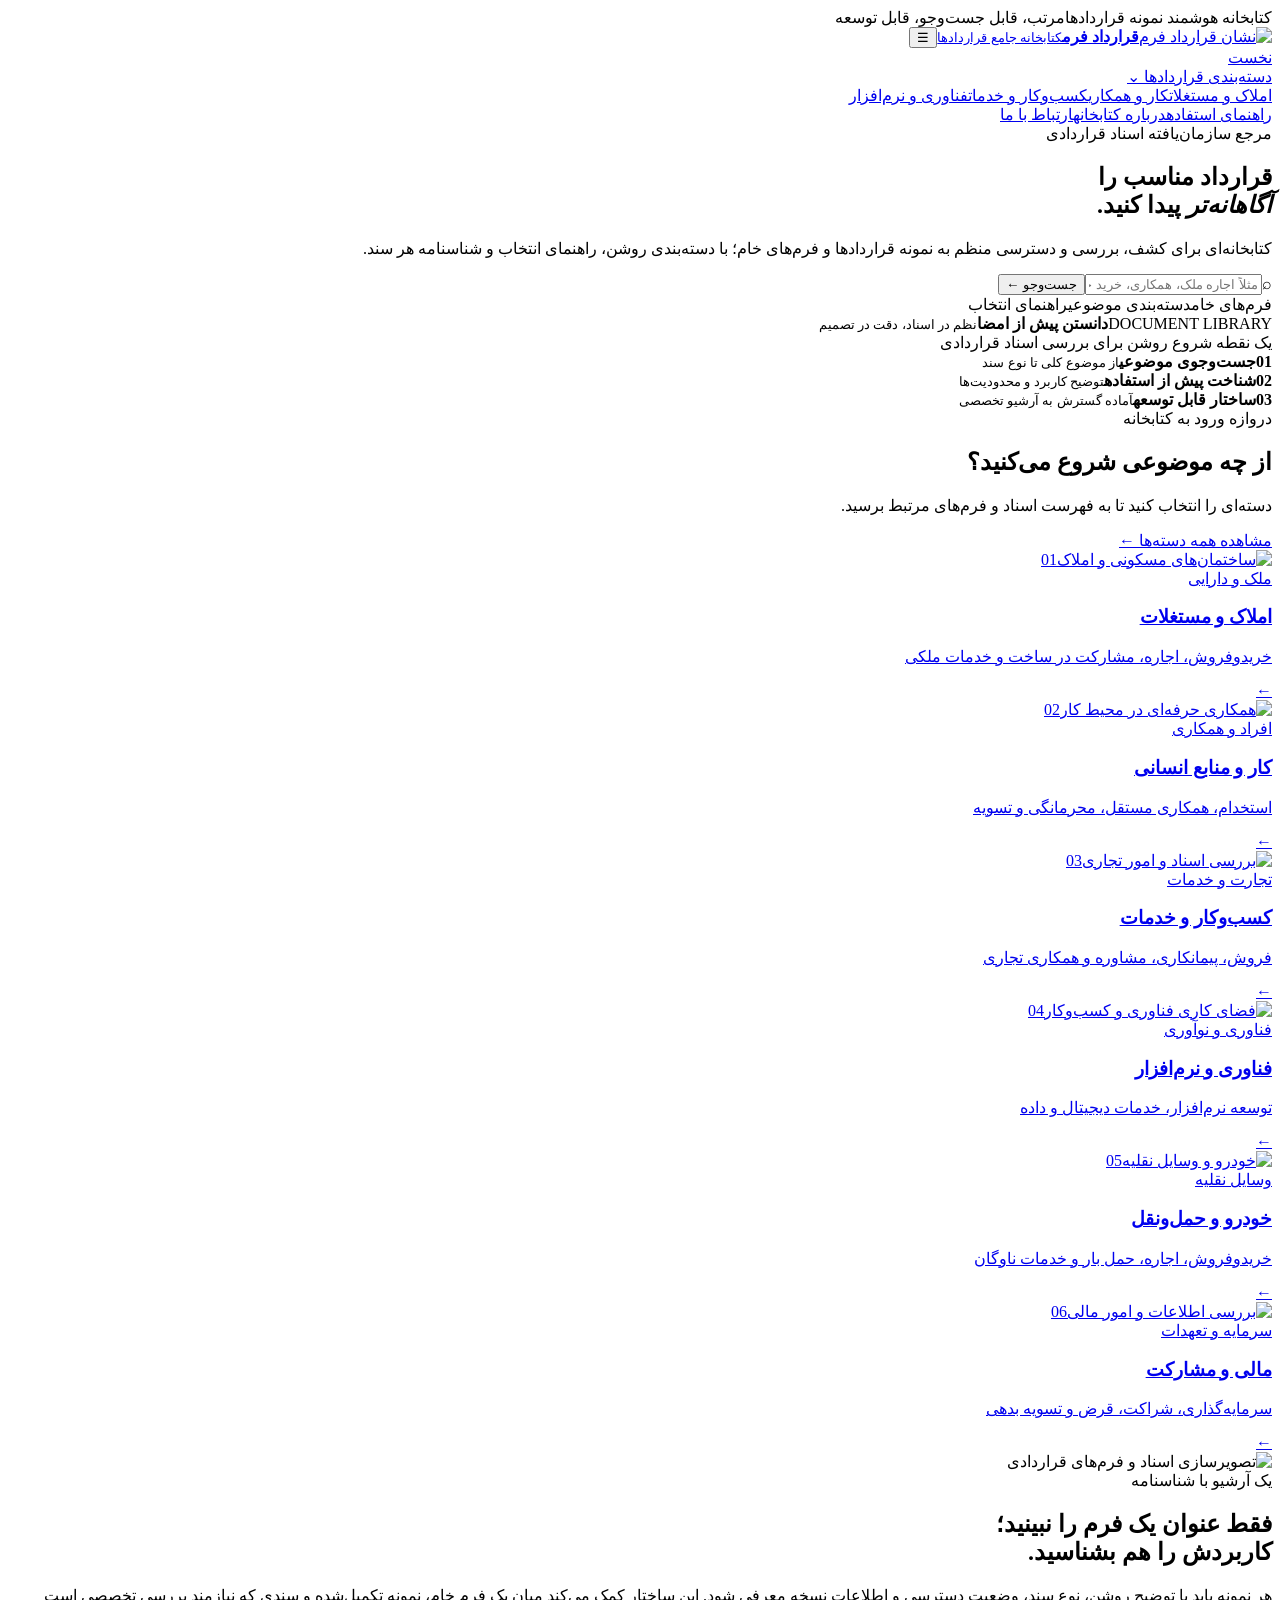
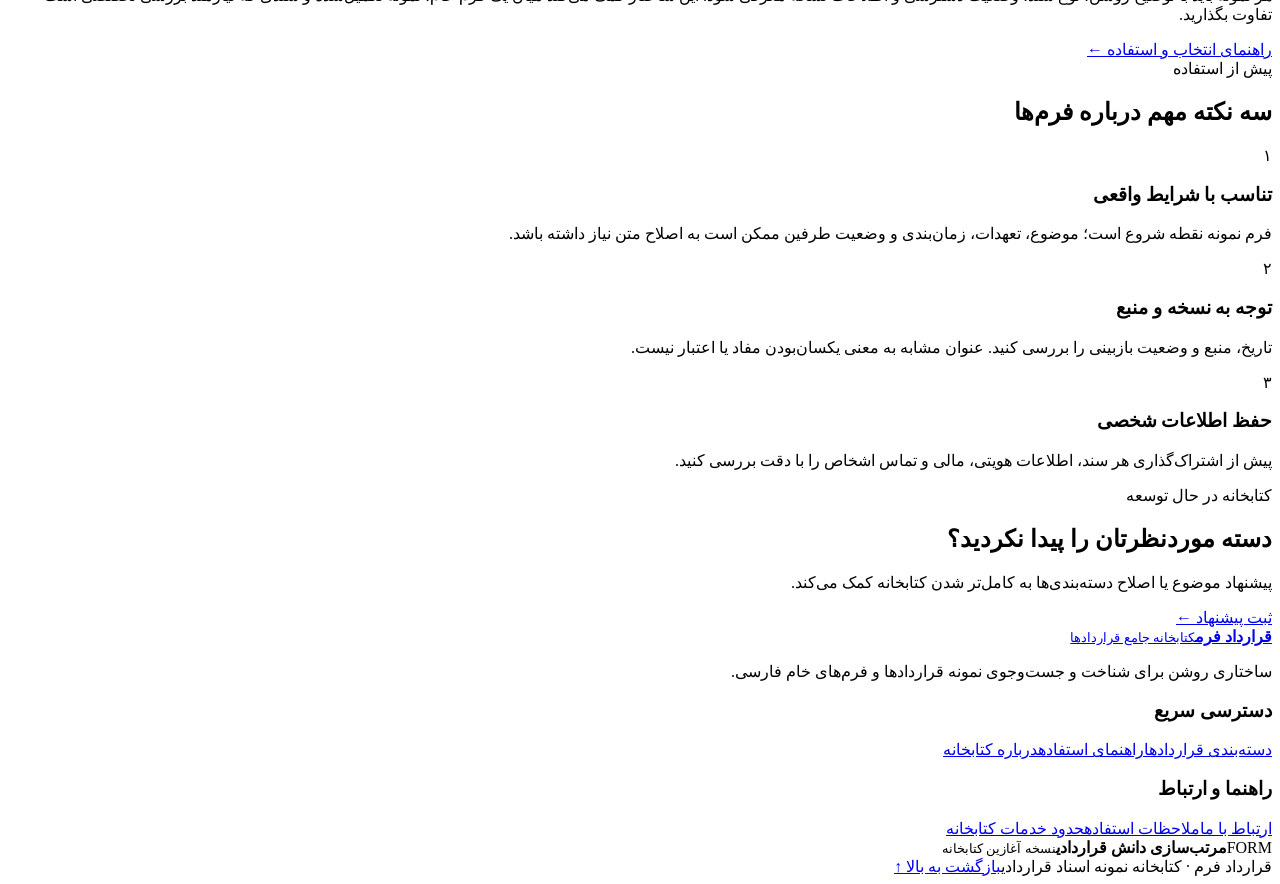
==== index.html @ cf3287d0 "Create Persian contract forms website homepage" ====
<!doctype html>
<html lang="fa" dir="rtl"><head><meta charset="utf-8"><meta name="viewport" content="width=device-width,initial-scale=1"><meta name="theme-color" content="#123d39"><meta name="description" content="قرارداد فرم؛ کتابخانه‌ای برای جست‌وجو و شناخت نمونه قراردادها، فرم‌های خام و اسناد قراردادی فارسی."><title>قرارداد فرم | کتابخانه جامع قراردادها</title><link rel="icon" href="assets/images/brand.svg" type="image/svg+xml"><link rel="stylesheet" href="assets/css/style.css"></head><body>
<div class="topline"><span>کتابخانه هوشمند نمونه قراردادها</span><span>مرتب، قابل جست‌وجو، قابل توسعه</span></div><header class="site-header"><a class="brand" href="index.html"><img src="assets/images/brand.svg" alt="نشان قرارداد فرم"><span><b>قرارداد فرم</b><small>کتابخانه جامع قراردادها</small></span></a><button class="menu-toggle" aria-label="بازکردن منو" aria-expanded="false">☰</button><nav class="main-nav"><a class="active" href="index.html">نخست</a><div class="nav-drop"><a href="pages/categories.html">دسته‌بندی قراردادها <span>⌄</span></a><div class="drop-menu"><a href="pages/categories.html#property">املاک و مستغلات</a><a href="pages/categories.html#work">کار و همکاری</a><a href="pages/categories.html#business">کسب‌وکار و خدمات</a><a href="pages/categories.html#digital">فناوری و نرم‌افزار</a></div></div><a href="pages/how-to-use.html">راهنمای استفاده</a><a href="pages/about.html">درباره کتابخانه</a><a class="nav-cta" href="pages/contact.html">ارتباط با ما</a></nav></header>
<main><section class="hero"><div class="hero-shade"></div><div class="hero-content"><div class="eyebrow"><i></i> مرجع سازمان‌یافته اسناد قراردادی</div><h1>قرارداد مناسب را<br><em>آگاهانه‌تر</em> پیدا کنید.</h1><p>کتابخانه‌ای برای کشف، بررسی و دسترسی منظم به نمونه قراردادها و فرم‌های خام؛ با دسته‌بندی روشن، راهنمای انتخاب و شناسنامه هر سند.</p><form class="search-box" action="pages/categories.html"><span class="search-icon">⌕</span><input name="q" placeholder="مثلاً اجاره ملک، همکاری، خرید خودرو…" aria-label="جست‌وجو در قراردادها"><button type="submit">جست‌وجو <span>←</span></button></form><div class="hero-tags"><span>فرم‌های خام</span><span>دسته‌بندی موضوعی</span><span>راهنمای انتخاب</span></div></div><div class="hero-seal"><span class="seal-top">DOCUMENT LIBRARY</span><img src="assets/images/brand.svg" alt=""><strong>دانستن پیش از امضا</strong><small>نظم در اسناد، دقت در تصمیم</small></div><div class="hero-caption">یک نقطه شروع روشن برای بررسی اسناد قراردادی</div></section>
<section class="trust-strip"><div><b>01</b><span><strong>جست‌وجوی موضوعی</strong><small>از موضوع کلی تا نوع سند</small></span></div><div><b>02</b><span><strong>شناخت پیش از استفاده</strong><small>توضیح کاربرد و محدودیت‌ها</small></span></div><div><b>03</b><span><strong>ساختار قابل توسعه</strong><small>آماده گسترش به آرشیو تخصصی</small></span></div></section>
<section class="section-block"><div class="section-heading"><div><span class="eyebrow">دروازه ورود به کتابخانه</span><h2>از چه موضوعی شروع می‌کنید؟</h2><p>دسته‌ای را انتخاب کنید تا به فهرست اسناد و فرم‌های مرتبط برسید.</p></div><a class="text-link" href="pages/categories.html">مشاهده همه دسته‌ها <span>←</span></a></div><div class="category-grid">
<a class="category-card featured" href="pages/categories.html#property"><div class="cat-image"><img src="https://images.unsplash.com/photo-1560520653-9e0e4c89eb11?auto=format&fit=crop&w=900&q=85" alt="ساختمان‌های مسکونی و املاک" loading="lazy"><span class="cat-index">01</span></div><div class="cat-body"><span class="cat-kicker">ملک و دارایی</span><h3>املاک و مستغلات</h3><p>خریدوفروش، اجاره، مشارکت در ساخت و خدمات ملکی</p><span class="card-arrow">←</span></div></a>
<a class="category-card" href="pages/categories.html#work"><div class="cat-image"><img src="https://images.unsplash.com/photo-1521737711867-e3b97375f902?auto=format&fit=crop&w=900&q=85" alt="همکاری حرفه‌ای در محیط کار" loading="lazy"><span class="cat-index">02</span></div><div class="cat-body"><span class="cat-kicker">افراد و همکاری</span><h3>کار و منابع انسانی</h3><p>استخدام، همکاری مستقل، محرمانگی و تسویه</p><span class="card-arrow">←</span></div></a>
<a class="category-card" href="pages/categories.html#business"><div class="cat-image"><img src="https://images.unsplash.com/photo-1454165804606-c3d57bc86b40?auto=format&fit=crop&w=900&q=85" alt="بررسی اسناد و امور تجاری" loading="lazy"><span class="cat-index">03</span></div><div class="cat-body"><span class="cat-kicker">تجارت و خدمات</span><h3>کسب‌وکار و خدمات</h3><p>فروش، پیمانکاری، مشاوره و همکاری تجاری</p><span class="card-arrow">←</span></div></a>
<a class="category-card" href="pages/categories.html#digital"><div class="cat-image"><img src="https://images.unsplash.com/photo-1497366754035-f200968a6e72?auto=format&fit=crop&w=900&q=85" alt="فضای کاری فناوری و کسب‌وکار" loading="lazy"><span class="cat-index">04</span></div><div class="cat-body"><span class="cat-kicker">فناوری و نوآوری</span><h3>فناوری و نرم‌افزار</h3><p>توسعه نرم‌افزار، خدمات دیجیتال و داده</p><span class="card-arrow">←</span></div></a>
<a class="category-card" href="pages/categories.html#vehicle"><div class="cat-image"><img src="https://images.unsplash.com/photo-1492144534655-ae79c964c9d7?auto=format&fit=crop&w=900&q=85" alt="خودرو و وسایل نقلیه" loading="lazy"><span class="cat-index">05</span></div><div class="cat-body"><span class="cat-kicker">وسایل نقلیه</span><h3>خودرو و حمل‌ونقل</h3><p>خریدوفروش، اجاره، حمل بار و خدمات ناوگان</p><span class="card-arrow">←</span></div></a>
<a class="category-card" href="pages/categories.html#finance"><div class="cat-image"><img src="https://images.unsplash.com/photo-1460925895917-afdcc4643fbf?auto=format&fit=crop&w=900&q=85" alt="بررسی اطلاعات و امور مالی" loading="lazy"><span class="cat-index">06</span></div><div class="cat-body"><span class="cat-kicker">سرمایه و تعهدات</span><h3>مالی و مشارکت</h3><p>سرمایه‌گذاری، شراکت، قرض و تسویه بدهی</p><span class="card-arrow">←</span></div></a></div></section>
<section class="feature-band"><div class="feature-art"><img src="assets/images/document-illustration.svg" alt="تصویرسازی اسناد و فرم‌های قراردادی" loading="lazy"></div><div class="feature-copy"><span class="eyebrow">یک آرشیو با شناسنامه</span><h2>فقط عنوان یک فرم را نبینید؛<br>کاربردش را هم بشناسید.</h2><p>هر نمونه باید با توضیح روشن، نوع سند، وضعیت دسترسی و اطلاعات نسخه معرفی شود. این ساختار کمک می‌کند میان یک فرم خام، نمونه تکمیل‌شده و سندی که نیازمند بررسی تخصصی است تفاوت بگذارید.</p><a class="button button-light" href="pages/how-to-use.html">راهنمای انتخاب و استفاده <span>←</span></a></div></section>
<section class="section-block two-col"><div class="section-heading compact"><div><span class="eyebrow">پیش از استفاده</span><h2>سه نکته مهم درباره فرم‌ها</h2></div></div><div class="principles"><article><span>۱</span><div><h3>تناسب با شرایط واقعی</h3><p>فرم نمونه نقطه شروع است؛ موضوع، تعهدات، زمان‌بندی و وضعیت طرفین ممکن است به اصلاح متن نیاز داشته باشد.</p></div></article><article><span>۲</span><div><h3>توجه به نسخه و منبع</h3><p>تاریخ، منبع و وضعیت بازبینی را بررسی کنید. عنوان مشابه به معنی یکسان‌بودن مفاد یا اعتبار نیست.</p></div></article><article><span>۳</span><div><h3>حفظ اطلاعات شخصی</h3><p>پیش از اشتراک‌گذاری هر سند، اطلاعات هویتی، مالی و تماس اشخاص را با دقت بررسی کنید.</p></div></article></div></section>
<section class="closing-cta"><div><span class="eyebrow">کتابخانه در حال توسعه</span><h2>دسته موردنظرتان را پیدا نکردید؟</h2><p>پیشنهاد موضوع یا اصلاح دسته‌بندی‌ها به کامل‌تر شدن کتابخانه کمک می‌کند.</p></div><a class="button button-gold" href="pages/contact.html">ثبت پیشنهاد <span>←</span></a></section></main>
<footer class="site-footer"><div class="footer-main"><div class="footer-brand"><a class="brand brand-footer" href="index.html"><img src="assets/images/brand.svg" alt=""><span><b>قرارداد فرم</b><small>کتابخانه جامع قراردادها</small></span></a><p>ساختاری روشن برای شناخت و جست‌وجوی نمونه قراردادها و فرم‌های خام فارسی.</p></div><div><h3>دسترسی سریع</h3><a href="pages/categories.html">دسته‌بندی قراردادها</a><a href="pages/how-to-use.html">راهنمای استفاده</a><a href="pages/about.html">درباره کتابخانه</a></div><div><h3>راهنما و ارتباط</h3><a href="pages/contact.html">ارتباط با ما</a><a href="pages/how-to-use.html#caution">ملاحظات استفاده</a><a href="pages/about.html#scope">حدود خدمات کتابخانه</a></div><div class="footer-mark"><span>FORM</span><b>مرتب‌سازی دانش قراردادی</b><small>نسخه آغازین کتابخانه</small></div></div><div class="footer-bottom"><span>قرارداد فرم · کتابخانه نمونه اسناد قراردادی</span><a href="#top">بازگشت به بالا ↑</a></div></footer><script src="assets/js/main.js"></script></body></html>
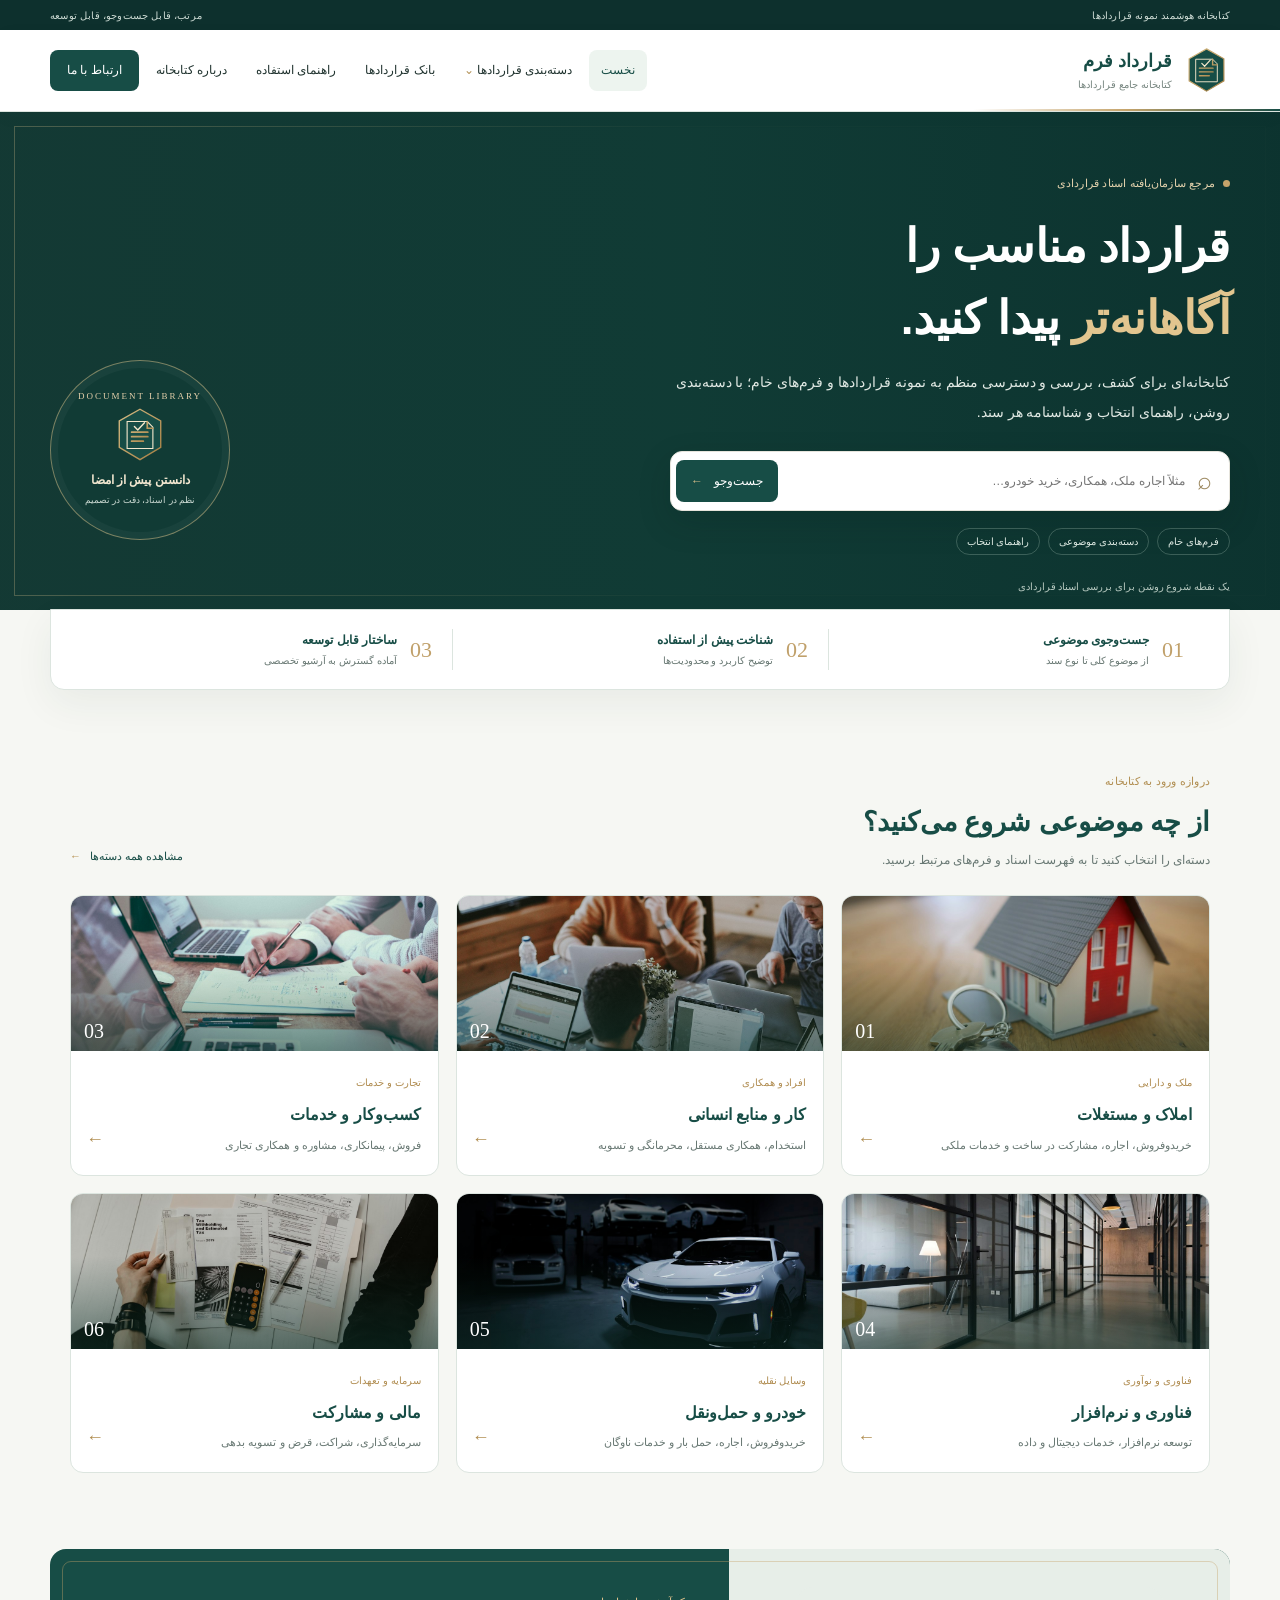
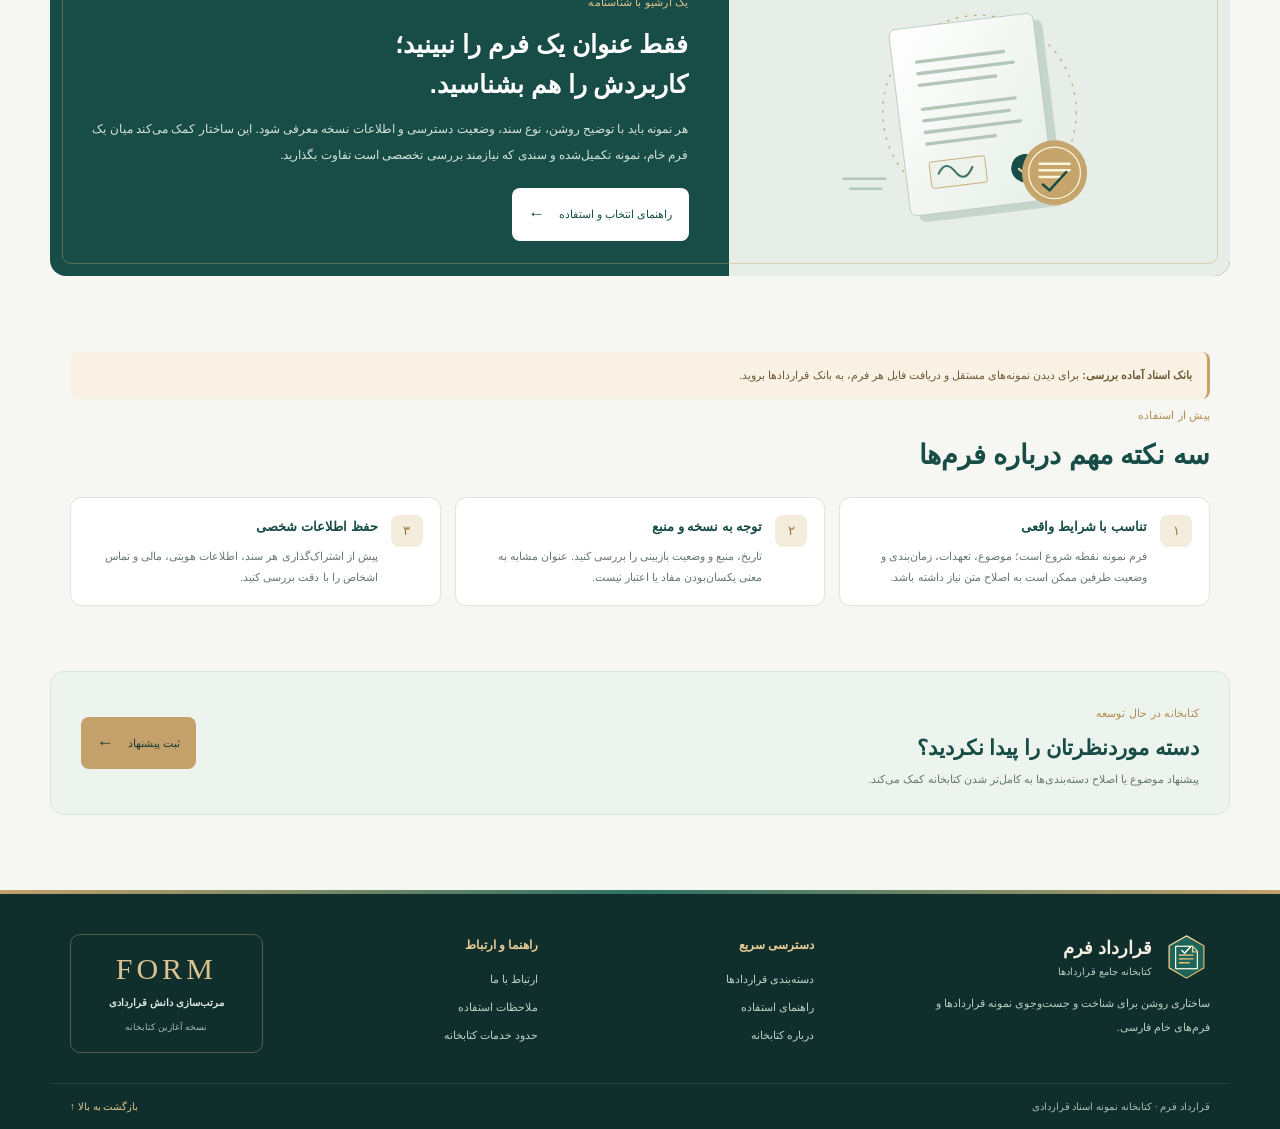
==== commit d7abc1e0: "Connect homepage to contract bank and local image assets" ====
--- a/index.html
+++ b/index.html
@@ -1,16 +1,16 @@
 <!doctype html>
 <html lang="fa" dir="rtl"><head><meta charset="utf-8"><meta name="viewport" content="width=device-width,initial-scale=1"><meta name="theme-color" content="#123d39"><meta name="description" content="قرارداد فرم؛ کتابخانه‌ای برای جست‌وجو و شناخت نمونه قراردادها، فرم‌های خام و اسناد قراردادی فارسی."><title>قرارداد فرم | کتابخانه جامع قراردادها</title><link rel="icon" href="assets/images/brand.svg" type="image/svg+xml"><link rel="stylesheet" href="assets/css/style.css"></head><body>
-<div class="topline"><span>کتابخانه هوشمند نمونه قراردادها</span><span>مرتب، قابل جست‌وجو، قابل توسعه</span></div><header class="site-header"><a class="brand" href="index.html"><img src="assets/images/brand.svg" alt="نشان قرارداد فرم"><span><b>قرارداد فرم</b><small>کتابخانه جامع قراردادها</small></span></a><button class="menu-toggle" aria-label="بازکردن منو" aria-expanded="false">☰</button><nav class="main-nav"><a class="active" href="index.html">نخست</a><div class="nav-drop"><a href="pages/categories.html">دسته‌بندی قراردادها <span>⌄</span></a><div class="drop-menu"><a href="pages/categories.html#property">املاک و مستغلات</a><a href="pages/categories.html#work">کار و همکاری</a><a href="pages/categories.html#business">کسب‌وکار و خدمات</a><a href="pages/categories.html#digital">فناوری و نرم‌افزار</a></div></div><a href="pages/how-to-use.html">راهنمای استفاده</a><a href="pages/about.html">درباره کتابخانه</a><a class="nav-cta" href="pages/contact.html">ارتباط با ما</a></nav></header>
-<main><section class="hero"><div class="hero-shade"></div><div class="hero-content"><div class="eyebrow"><i></i> مرجع سازمان‌یافته اسناد قراردادی</div><h1>قرارداد مناسب را<br><em>آگاهانه‌تر</em> پیدا کنید.</h1><p>کتابخانه‌ای برای کشف، بررسی و دسترسی منظم به نمونه قراردادها و فرم‌های خام؛ با دسته‌بندی روشن، راهنمای انتخاب و شناسنامه هر سند.</p><form class="search-box" action="pages/categories.html"><span class="search-icon">⌕</span><input name="q" placeholder="مثلاً اجاره ملک، همکاری، خرید خودرو…" aria-label="جست‌وجو در قراردادها"><button type="submit">جست‌وجو <span>←</span></button></form><div class="hero-tags"><span>فرم‌های خام</span><span>دسته‌بندی موضوعی</span><span>راهنمای انتخاب</span></div></div><div class="hero-seal"><span class="seal-top">DOCUMENT LIBRARY</span><img src="assets/images/brand.svg" alt=""><strong>دانستن پیش از امضا</strong><small>نظم در اسناد، دقت در تصمیم</small></div><div class="hero-caption">یک نقطه شروع روشن برای بررسی اسناد قراردادی</div></section>
+<div class="topline"><span>کتابخانه هوشمند نمونه قراردادها</span><span>مرتب، قابل جست‌وجو، قابل توسعه</span></div><header class="site-header"><a class="brand" href="index.html"><img src="assets/images/brand.svg" alt="نشان قرارداد فرم"><span><b>قرارداد فرم</b><small>کتابخانه جامع قراردادها</small></span></a><button class="menu-toggle" aria-label="بازکردن منو" aria-expanded="false">☰</button><nav class="main-nav"><a class="active" href="index.html">نخست</a><div class="nav-drop"><a href="pages/categories.html">دسته‌بندی قراردادها <span>⌄</span></a><div class="drop-menu"><a href="pages/categories.html#property">املاک و مستغلات</a><a href="pages/categories.html#work">کار و همکاری</a><a href="pages/categories.html#business">کسب‌وکار و خدمات</a><a href="pages/categories.html#digital">فناوری و نرم‌افزار</a></div></div><a href="pages/bank.html">بانک قراردادها</a><a href="pages/how-to-use.html">راهنمای استفاده</a><a href="pages/about.html">درباره کتابخانه</a><a class="nav-cta" href="pages/contact.html">ارتباط با ما</a></nav></header>
+<main><section class="hero"><div class="hero-shade"></div><div class="hero-content"><div class="eyebrow"><i></i> مرجع سازمان‌یافته اسناد قراردادی</div><h1>قرارداد مناسب را<br><em>آگاهانه‌تر</em> پیدا کنید.</h1><p>کتابخانه‌ای برای کشف، بررسی و دسترسی منظم به نمونه قراردادها و فرم‌های خام؛ با دسته‌بندی روشن، راهنمای انتخاب و شناسنامه هر سند.</p><form class="search-box" action="pages/bank.html"><span class="search-icon">⌕</span><input name="q" placeholder="مثلاً اجاره ملک، همکاری، خرید خودرو…" aria-label="جست‌وجو در قراردادها"><button type="submit">جست‌وجو <span>←</span></button></form><div class="hero-tags"><span>فرم‌های خام</span><span>دسته‌بندی موضوعی</span><span>راهنمای انتخاب</span></div></div><div class="hero-seal"><span class="seal-top">DOCUMENT LIBRARY</span><img src="assets/images/brand.svg" alt=""><strong>دانستن پیش از امضا</strong><small>نظم در اسناد، دقت در تصمیم</small></div><div class="hero-caption">یک نقطه شروع روشن برای بررسی اسناد قراردادی</div></section>
 <section class="trust-strip"><div><b>01</b><span><strong>جست‌وجوی موضوعی</strong><small>از موضوع کلی تا نوع سند</small></span></div><div><b>02</b><span><strong>شناخت پیش از استفاده</strong><small>توضیح کاربرد و محدودیت‌ها</small></span></div><div><b>03</b><span><strong>ساختار قابل توسعه</strong><small>آماده گسترش به آرشیو تخصصی</small></span></div></section>
 <section class="section-block"><div class="section-heading"><div><span class="eyebrow">دروازه ورود به کتابخانه</span><h2>از چه موضوعی شروع می‌کنید؟</h2><p>دسته‌ای را انتخاب کنید تا به فهرست اسناد و فرم‌های مرتبط برسید.</p></div><a class="text-link" href="pages/categories.html">مشاهده همه دسته‌ها <span>←</span></a></div><div class="category-grid">
-<a class="category-card featured" href="pages/categories.html#property"><div class="cat-image"><img src="https://images.unsplash.com/photo-1560520653-9e0e4c89eb11?auto=format&fit=crop&w=900&q=85" alt="ساختمان‌های مسکونی و املاک" loading="lazy"><span class="cat-index">01</span></div><div class="cat-body"><span class="cat-kicker">ملک و دارایی</span><h3>املاک و مستغلات</h3><p>خریدوفروش، اجاره، مشارکت در ساخت و خدمات ملکی</p><span class="card-arrow">←</span></div></a>
-<a class="category-card" href="pages/categories.html#work"><div class="cat-image"><img src="https://images.unsplash.com/photo-1521737711867-e3b97375f902?auto=format&fit=crop&w=900&q=85" alt="همکاری حرفه‌ای در محیط کار" loading="lazy"><span class="cat-index">02</span></div><div class="cat-body"><span class="cat-kicker">افراد و همکاری</span><h3>کار و منابع انسانی</h3><p>استخدام، همکاری مستقل، محرمانگی و تسویه</p><span class="card-arrow">←</span></div></a>
-<a class="category-card" href="pages/categories.html#business"><div class="cat-image"><img src="https://images.unsplash.com/photo-1454165804606-c3d57bc86b40?auto=format&fit=crop&w=900&q=85" alt="بررسی اسناد و امور تجاری" loading="lazy"><span class="cat-index">03</span></div><div class="cat-body"><span class="cat-kicker">تجارت و خدمات</span><h3>کسب‌وکار و خدمات</h3><p>فروش، پیمانکاری، مشاوره و همکاری تجاری</p><span class="card-arrow">←</span></div></a>
-<a class="category-card" href="pages/categories.html#digital"><div class="cat-image"><img src="https://images.unsplash.com/photo-1497366754035-f200968a6e72?auto=format&fit=crop&w=900&q=85" alt="فضای کاری فناوری و کسب‌وکار" loading="lazy"><span class="cat-index">04</span></div><div class="cat-body"><span class="cat-kicker">فناوری و نوآوری</span><h3>فناوری و نرم‌افزار</h3><p>توسعه نرم‌افزار، خدمات دیجیتال و داده</p><span class="card-arrow">←</span></div></a>
-<a class="category-card" href="pages/categories.html#vehicle"><div class="cat-image"><img src="https://images.unsplash.com/photo-1492144534655-ae79c964c9d7?auto=format&fit=crop&w=900&q=85" alt="خودرو و وسایل نقلیه" loading="lazy"><span class="cat-index">05</span></div><div class="cat-body"><span class="cat-kicker">وسایل نقلیه</span><h3>خودرو و حمل‌ونقل</h3><p>خریدوفروش، اجاره، حمل بار و خدمات ناوگان</p><span class="card-arrow">←</span></div></a>
-<a class="category-card" href="pages/categories.html#finance"><div class="cat-image"><img src="https://images.unsplash.com/photo-1460925895917-afdcc4643fbf?auto=format&fit=crop&w=900&q=85" alt="بررسی اطلاعات و امور مالی" loading="lazy"><span class="cat-index">06</span></div><div class="cat-body"><span class="cat-kicker">سرمایه و تعهدات</span><h3>مالی و مشارکت</h3><p>سرمایه‌گذاری، شراکت، قرض و تسویه بدهی</p><span class="card-arrow">←</span></div></a></div></section>
+<a class="category-card featured" href="pages/categories.html#property"><div class="cat-image"><img src="assets/images/property-buildings.jpg" alt="ساختمان‌های مسکونی و املاک" loading="lazy"><span class="cat-index">01</span></div><div class="cat-body"><span class="cat-kicker">ملک و دارایی</span><h3>املاک و مستغلات</h3><p>خریدوفروش، اجاره، مشارکت در ساخت و خدمات ملکی</p><span class="card-arrow">←</span></div></a>
+<a class="category-card" href="pages/categories.html#work"><div class="cat-image"><img src="assets/images/work-team.jpg" alt="همکاری حرفه‌ای در محیط کار" loading="lazy"><span class="cat-index">02</span></div><div class="cat-body"><span class="cat-kicker">افراد و همکاری</span><h3>کار و منابع انسانی</h3><p>استخدام، همکاری مستقل، محرمانگی و تسویه</p><span class="card-arrow">←</span></div></a>
+<a class="category-card" href="pages/categories.html#business"><div class="cat-image"><img src="assets/images/business-documents.jpg" alt="بررسی اسناد و امور تجاری" loading="lazy"><span class="cat-index">03</span></div><div class="cat-body"><span class="cat-kicker">تجارت و خدمات</span><h3>کسب‌وکار و خدمات</h3><p>فروش، پیمانکاری، مشاوره و همکاری تجاری</p><span class="card-arrow">←</span></div></a>
+<a class="category-card" href="pages/categories.html#digital"><div class="cat-image"><img src="assets/images/technology-office.jpg" alt="فضای کاری فناوری و کسب‌وکار" loading="lazy"><span class="cat-index">04</span></div><div class="cat-body"><span class="cat-kicker">فناوری و نوآوری</span><h3>فناوری و نرم‌افزار</h3><p>توسعه نرم‌افزار، خدمات دیجیتال و داده</p><span class="card-arrow">←</span></div></a>
+<a class="category-card" href="pages/categories.html#vehicle"><div class="cat-image"><img src="assets/images/vehicle.jpg" alt="خودرو و وسایل نقلیه" loading="lazy"><span class="cat-index">05</span></div><div class="cat-body"><span class="cat-kicker">وسایل نقلیه</span><h3>خودرو و حمل‌ونقل</h3><p>خریدوفروش، اجاره، حمل بار و خدمات ناوگان</p><span class="card-arrow">←</span></div></a>
+<a class="category-card" href="pages/categories.html#finance"><div class="cat-image"><img src="assets/images/finance-dashboard.jpg" alt="بررسی اطلاعات و امور مالی" loading="lazy"><span class="cat-index">06</span></div><div class="cat-body"><span class="cat-kicker">سرمایه و تعهدات</span><h3>مالی و مشارکت</h3><p>سرمایه‌گذاری، شراکت، قرض و تسویه بدهی</p><span class="card-arrow">←</span></div></a></div></section>
 <section class="feature-band"><div class="feature-art"><img src="assets/images/document-illustration.svg" alt="تصویرسازی اسناد و فرم‌های قراردادی" loading="lazy"></div><div class="feature-copy"><span class="eyebrow">یک آرشیو با شناسنامه</span><h2>فقط عنوان یک فرم را نبینید؛<br>کاربردش را هم بشناسید.</h2><p>هر نمونه باید با توضیح روشن، نوع سند، وضعیت دسترسی و اطلاعات نسخه معرفی شود. این ساختار کمک می‌کند میان یک فرم خام، نمونه تکمیل‌شده و سندی که نیازمند بررسی تخصصی است تفاوت بگذارید.</p><a class="button button-light" href="pages/how-to-use.html">راهنمای انتخاب و استفاده <span>←</span></a></div></section>
-<section class="section-block two-col"><div class="section-heading compact"><div><span class="eyebrow">پیش از استفاده</span><h2>سه نکته مهم درباره فرم‌ها</h2></div></div><div class="principles"><article><span>۱</span><div><h3>تناسب با شرایط واقعی</h3><p>فرم نمونه نقطه شروع است؛ موضوع، تعهدات، زمان‌بندی و وضعیت طرفین ممکن است به اصلاح متن نیاز داشته باشد.</p></div></article><article><span>۲</span><div><h3>توجه به نسخه و منبع</h3><p>تاریخ، منبع و وضعیت بازبینی را بررسی کنید. عنوان مشابه به معنی یکسان‌بودن مفاد یا اعتبار نیست.</p></div></article><article><span>۳</span><div><h3>حفظ اطلاعات شخصی</h3><p>پیش از اشتراک‌گذاری هر سند، اطلاعات هویتی، مالی و تماس اشخاص را با دقت بررسی کنید.</p></div></article></div></section>
+<section class="section-block two-col"><div class="note"><strong>بانک اسناد آماده بررسی:</strong> برای دیدن نمونه‌های مستقل و دریافت فایل هر فرم، به <a href="pages/bank.html">بانک قراردادها</a> بروید.</div><div class="section-heading compact"><div><span class="eyebrow">پیش از استفاده</span><h2>سه نکته مهم درباره فرم‌ها</h2></div></div><div class="principles"><article><span>۱</span><div><h3>تناسب با شرایط واقعی</h3><p>فرم نمونه نقطه شروع است؛ موضوع، تعهدات، زمان‌بندی و وضعیت طرفین ممکن است به اصلاح متن نیاز داشته باشد.</p></div></article><article><span>۲</span><div><h3>توجه به نسخه و منبع</h3><p>تاریخ، منبع و وضعیت بازبینی را بررسی کنید. عنوان مشابه به معنی یکسان‌بودن مفاد یا اعتبار نیست.</p></div></article><article><span>۳</span><div><h3>حفظ اطلاعات شخصی</h3><p>پیش از اشتراک‌گذاری هر سند، اطلاعات هویتی، مالی و تماس اشخاص را با دقت بررسی کنید.</p></div></article></div></section>
 <section class="closing-cta"><div><span class="eyebrow">کتابخانه در حال توسعه</span><h2>دسته موردنظرتان را پیدا نکردید؟</h2><p>پیشنهاد موضوع یا اصلاح دسته‌بندی‌ها به کامل‌تر شدن کتابخانه کمک می‌کند.</p></div><a class="button button-gold" href="pages/contact.html">ثبت پیشنهاد <span>←</span></a></section></main>
 <footer class="site-footer"><div class="footer-main"><div class="footer-brand"><a class="brand brand-footer" href="index.html"><img src="assets/images/brand.svg" alt=""><span><b>قرارداد فرم</b><small>کتابخانه جامع قراردادها</small></span></a><p>ساختاری روشن برای شناخت و جست‌وجوی نمونه قراردادها و فرم‌های خام فارسی.</p></div><div><h3>دسترسی سریع</h3><a href="pages/categories.html">دسته‌بندی قراردادها</a><a href="pages/how-to-use.html">راهنمای استفاده</a><a href="pages/about.html">درباره کتابخانه</a></div><div><h3>راهنما و ارتباط</h3><a href="pages/contact.html">ارتباط با ما</a><a href="pages/how-to-use.html#caution">ملاحظات استفاده</a><a href="pages/about.html#scope">حدود خدمات کتابخانه</a></div><div class="footer-mark"><span>FORM</span><b>مرتب‌سازی دانش قراردادی</b><small>نسخه آغازین کتابخانه</small></div></div><div class="footer-bottom"><span>قرارداد فرم · کتابخانه نمونه اسناد قراردادی</span><a href="#top">بازگشت به بالا ↑</a></div></footer><script src="assets/js/main.js"></script></body></html>
--- a/assets/css/style.css
+++ b/assets/css/style.css
@@ -0,0 +1 @@
+@font-face{font-family:LocalPersian;src:url('../fonts/BYekan.woff') format('woff');font-display:swap} :root{--green:#174d46;--deep:#103a35;--mint:#eaf2ee;--gold:#c5a36a;--gold2:#e9d8b5;--ink:#20332f;--muted:#687873;--line:#dce5df;--paper:#f6f7f3;--white:#fff;--shadow:0 14px 38px #183e3210}*{box-sizing:border-box}html{scroll-behavior:smooth;scroll-padding-top:110px}body{margin:0;background:var(--paper);color:var(--ink);font-family:LocalPersian,Tahoma,sans-serif;line-height:1.9}a{color:inherit;text-decoration:none}img{max-width:100%;display:block}.topline{height:30px;background:#0d302d;color:#cddbd4;padding:0 max(calc((100% - 1180px)/2),20px);display:flex;justify-content:space-between;align-items:center;font-size:10px;letter-spacing:.2px}.site-header{height:82px;background:#fff;display:flex;align-items:center;justify-content:space-between;padding:0 max(calc((100% - 1180px)/2),20px);border-bottom:1px solid #dce5df;position:sticky;top:0;z-index:30;box-shadow:0 5px 18px #163d3208}.site-header:after{content:'';position:absolute;bottom:0;right:0;width:24%;height:2px;background:linear-gradient(90deg,transparent,var(--gold),var(--green))}.brand{display:flex;align-items:center;gap:11px;min-width:205px}.brand img{width:47px;height:47px}.brand b{display:block;font-size:18px;color:var(--green);line-height:1.5}.brand small{display:block;font-size:10px;color:#788781}.main-nav{display:flex;align-items:center;gap:5px;font-size:12px}.main-nav>a,.nav-drop>a{padding:9px 12px;border-radius:8px;white-space:nowrap;transition:.2s}.main-nav a:hover,.main-nav .active{background:#edf4ef;color:var(--green)}.nav-drop{position:relative}.nav-drop>a span{color:#b39155}.drop-menu{display:none;position:absolute;top:100%;right:0;min-width:190px;background:#fff;padding:8px;border:1px solid var(--line);border-radius:12px;box-shadow:var(--shadow)}.drop-menu a{display:block;padding:8px 10px;border-radius:7px;font-size:12px}.nav-drop:hover .drop-menu,.nav-drop:focus-within .drop-menu{display:block}.main-nav .nav-cta{background:var(--green);color:white;padding-inline:17px}.menu-toggle{display:none;border:1px solid var(--line);background:#fff;color:var(--green);border-radius:9px;padding:7px 10px;font-size:20px}.hero{position:relative;isolation:isolate;min-height:485px;background:#153c36 url('https://images.unsplash.com/photo-1450101499163-c8848c66ca85?auto=format&fit=crop&w=2000&q=90') center 46%/cover no-repeat;color:white;overflow:hidden;display:flex;align-items:center;padding:55px max(calc((100% - 1180px)/2),24px)}.hero-shade{position:absolute;inset:0;z-index:-1;background:linear-gradient(90deg,#0e302c38,#103b35f2 54%,#0c332ff7)}.hero:before{content:'';position:absolute;inset:14px;z-index:-1;border:1px solid #d3bd8c66;pointer-events:none}.hero-content{max-width:610px}.eyebrow{display:inline-flex;align-items:center;gap:8px;color:#b18e51;font-size:11px;letter-spacing:.2px}.hero .eyebrow{color:#e4d2ad}.eyebrow i{width:7px;height:7px;border-radius:50%;background:var(--gold);display:inline-block}.hero h1{font-size:clamp(30px,4vw,46px);line-height:1.55;margin:14px 0 13px;font-weight:700;letter-spacing:-.5px}.hero h1 em{font-style:normal;color:#e2c58f}.hero-content>p{max-width:560px;color:#e1e9e4;font-size:14px;line-height:2.15;margin:0 0 24px}.search-box{display:flex;align-items:center;background:#fff;border:1px solid #e6e4dc;border-radius:12px;padding:5px;max-width:580px;box-shadow:0 12px 32px #061e1b30}.search-icon{font-size:25px;color:#9b875e;padding:0 12px}.search-box input{flex:1;min-width:0;border:0;outline:0;font:inherit;font-size:12px;color:var(--ink);padding:10px 0;background:transparent}.search-box button{border:0;background:var(--green);color:#fff;font:inherit;font-size:12px;padding:10px 15px;border-radius:8px;cursor:pointer;white-space:nowrap}.search-box button span{color:#d7bd88;margin-right:8px}.hero-tags{display:flex;gap:8px;flex-wrap:wrap;margin-top:17px}.hero-tags span{font-size:10px;color:#dce8e1;border:1px solid #b9d0c344;padding:3px 10px;border-radius:20px}.hero-seal{position:absolute;left:max(calc((100% - 1180px)/2),28px);bottom:70px;width:180px;height:180px;border:1px solid #d8c08c88;border-radius:50%;display:flex;align-items:center;justify-content:center;flex-direction:column;background:#123d37a8;box-shadow:inset 0 0 0 7px #ffffff08}.hero-seal img{width:56px;height:56px;margin:6px}.hero-seal .seal-top{font:9px Georgia,serif;letter-spacing:2px;color:#e3cfaa}.hero-seal strong{font-size:12px;color:#f2e7d0}.hero-seal small{font-size:9px;color:#cbd9d2}.hero-caption{position:absolute;bottom:14px;right:max(calc((100% - 1180px)/2),24px);font-size:10px;color:#b7c9c0}.trust-strip{max-width:1180px;margin:-1px auto 0;position:relative;display:grid;grid-template-columns:repeat(3,1fr);background:white;border:1px solid var(--line);box-shadow:var(--shadow);border-radius:0 0 14px 14px;padding:19px 25px}.trust-strip>div{display:flex;align-items:center;gap:13px;padding:0 20px;border-left:1px solid var(--line)}.trust-strip>div:last-child{border:0}.trust-strip>div>b{font:22px Georgia,serif;color:#c0a06a}.trust-strip strong,.trust-strip small{display:block}.trust-strip strong{font-size:12px;color:var(--green)}.trust-strip small{font-size:10px;color:var(--muted)}.section-block{max-width:1180px;margin:75px auto;padding:0 20px}.section-heading{display:flex;align-items:end;justify-content:space-between;gap:20px;margin-bottom:23px}.section-heading h2,.feature-copy h2,.closing-cta h2{font-size:27px;line-height:1.6;margin:5px 0;color:var(--green)}.section-heading p{font-size:12px;color:var(--muted);margin:0}.text-link{font-size:11px;color:var(--green);padding-bottom:5px;white-space:nowrap}.text-link span{color:#b58f4e;margin-right:6px}.category-grid{display:grid;grid-template-columns:repeat(3,minmax(0,1fr));gap:17px}.category-card{background:#fff;border:1px solid var(--line);border-radius:13px;overflow:hidden;transition:transform .22s,box-shadow .22s}.category-card:hover{transform:translateY(-4px);box-shadow:var(--shadow)}.cat-image{height:155px;position:relative;overflow:hidden;background:#dce6df}.cat-image img{width:100%;height:100%;object-fit:cover;transition:transform .4s}.category-card:hover .cat-image img{transform:scale(1.04)}.cat-image:after{content:'';position:absolute;inset:0;background:linear-gradient(0deg,#0c332b80,transparent 60%)}.cat-index{position:absolute;z-index:1;left:13px;bottom:8px;color:#fff;font:20px Georgia,serif}.cat-body{position:relative;padding:15px 17px 19px}.cat-kicker{font-size:10px;color:#b08c50}.cat-body h3{font-size:16px;color:var(--green);margin:4px 0}.cat-body p{font-size:11px;color:var(--muted);margin:0;max-width:90%}.card-arrow{position:absolute;left:15px;bottom:18px;color:#b18e51;font-size:18px}.feature-band{max-width:1180px;margin:76px auto;background:var(--green);color:#fff;border-radius:16px;display:grid;grid-template-columns:.85fr 1.15fr;overflow:hidden;min-height:300px;position:relative}.feature-band:after{content:'';position:absolute;inset:12px;border:1px solid #c5a36a66;border-radius:9px;pointer-events:none}.feature-art{background:#e7eee8;display:flex;align-items:center;justify-content:center;padding:25px}.feature-art img{max-height:250px}.feature-copy{padding:37px 40px 35px 26px;align-self:center}.feature-copy .eyebrow{color:#dfc28c}.feature-copy h2{color:white;font-size:25px;margin:7px 0 12px}.feature-copy p{color:#d5e2dc;font-size:12px;line-height:2.2;margin:0 0 20px;max-width:600px}.button{display:inline-flex;align-items:center;gap:14px;padding:10px 16px;border-radius:8px;font-size:11px;transition:.2s}.button-light{background:#fff;color:var(--green)}.button-gold{background:#c4a16a;color:#163c35}.button span{font-size:17px}.two-col{margin-top:75px;margin-bottom:65px}.compact{margin-bottom:15px}.principles{display:grid;grid-template-columns:repeat(3,minmax(0,1fr));gap:14px}.principles article{display:flex;gap:13px;padding:17px;border:1px solid var(--line);background:#fff;border-radius:11px}.principles article>span{display:flex;flex:0 0 32px;height:32px;align-items:center;justify-content:center;border-radius:8px;background:#f4ecdd;color:#9c7940;font-size:13px}.principles h3{font-size:13px;color:var(--green);margin:0 0 6px}.principles p{font-size:11px;color:var(--muted);margin:0}.closing-cta{max-width:1180px;margin:0 auto 75px;padding:25px 30px;display:flex;align-items:center;justify-content:space-between;gap:20px;background:#edf3ed;border:1px solid #d9e4da;border-radius:14px}.closing-cta h2{font-size:21px;margin:4px 0}.closing-cta p{font-size:11px;color:var(--muted);margin:0}.site-footer{background:#102f2c;color:#dce6e0;position:relative}.site-footer:before{content:'';display:block;height:4px;background:linear-gradient(90deg,#c3a16a,#2d7264,#c3a16a)}.footer-main{max-width:1180px;margin:auto;padding:40px 20px 30px;display:grid;grid-template-columns:1.5fr 1fr 1fr .8fr;gap:35px}.brand-footer b{color:#f4eee2}.brand-footer small{color:#b8cbc2}.brand-footer img{filter:brightness(1.3)}.footer-brand p{font-size:11px;color:#b9cbc3;max-width:290px;line-height:2.1}.footer-main h3{font-size:12px;color:#e6cb96;margin:0 0 12px}.footer-main>div:not(:first-child):not(.footer-mark)>a{display:block;font-size:11px;color:#bdcec6;margin:7px 0}.footer-mark{border:1px solid #d3bb8a55;display:flex;flex-direction:column;align-items:center;justify-content:center;gap:7px;border-radius:10px;min-height:115px}.footer-mark span{font:30px Georgia,serif;letter-spacing:4px;color:#ddc28e}.footer-mark b{font-size:10px}.footer-mark small{font-size:9px;color:#a9beb5}.footer-bottom{border-top:1px solid #ffffff18;max-width:1180px;margin:auto;padding:13px 20px;display:flex;justify-content:space-between;font-size:10px;color:#a9beb5}.footer-bottom a{color:#e3c88f}.page-hero{background:linear-gradient(115deg,#103a35,#205d51);color:white;padding:45px max(calc((100% - 1180px)/2),24px);position:relative;overflow:hidden}.page-hero:after{content:'FORM';position:absolute;left:7%;top:-40px;font:130px Georgia,serif;color:#ffffff08}.page-hero .eyebrow{color:#e2c68f}.page-hero h1{font-size:31px;margin:8px 0}.page-hero p{font-size:13px;max-width:760px;color:#d4e1db;margin:0}.content-wrap{max-width:1180px;margin:34px auto 70px;padding:0 20px}.panel{background:white;border:1px solid var(--line);border-radius:13px;padding:23px;margin-bottom:17px;box-shadow:0 8px 24px #244a3807}.panel h2{font-size:19px;color:var(--green);margin:0 0 10px}.panel h3{font-size:14px;color:var(--green);margin:18px 0 7px}.panel p,.panel li{font-size:12px;color:#596a63}.panel p{margin:6px 0}.panel ul{padding-right:20px}.catalog-list{display:grid;grid-template-columns:repeat(2,minmax(0,1fr));gap:13px}.catalog-group{scroll-margin-top:110px;background:white;border:1px solid var(--line);border-radius:12px;padding:18px}.catalog-group h2{font-size:16px;color:var(--green);margin:0 0 8px}.catalog-group p{font-size:11px;color:var(--muted)}.chips{display:flex;flex-wrap:wrap;gap:7px;margin-top:12px}.chips span{background:#eff4ef;border:1px solid #dfe8df;color:#315c50;padding:4px 9px;border-radius:6px;font-size:10px}.note{background:#f8f1e4;border-right:3px solid var(--gold);padding:13px 15px;color:#6f5b37;border-radius:8px;font-size:11px;margin-top:14px}.steps-grid{display:grid;grid-template-columns:repeat(3,minmax(0,1fr));gap:13px}.steps-grid article{padding:17px;background:#f7f9f6;border:1px solid var(--line);border-radius:10px}.steps-grid b{font-size:13px;color:var(--green)}.steps-grid p{font-size:11px;color:var(--muted)}.contact-grid{display:grid;grid-template-columns:1fr 1fr;gap:16px}.contact-form label{display:block;font-size:11px;color:var(--green);margin:11px 0 5px}.contact-form input,.contact-form select,.contact-form textarea{width:100%;padding:10px;border:1px solid var(--line);border-radius:8px;font:inherit;font-size:12px;background:#fbfcfa}.contact-form button{border:0;margin-top:14px;cursor:pointer}.form-status{font-size:11px;color:var(--green);margin-top:10px}.back-top{position:fixed;bottom:20px;left:18px;background:var(--green);color:white;width:37px;height:37px;border-radius:10px;display:grid;place-items:center;box-shadow:var(--shadow);z-index:10}@media(max-width:900px){.hero-seal{display:none}.trust-strip{margin-inline:15px}.footer-main{grid-template-columns:1fr 1fr}.feature-band{margin-inline:18px}.section-block{margin-top:55px;margin-bottom:55px}}@media(max-width:680px){.topline{padding:0 12px;font-size:9px}.site-header{height:70px;padding:0 15px}.brand img{width:40px;height:40px}.brand b{font-size:16px}.menu-toggle{display:block}.main-nav{display:none;position:absolute;top:69px;right:10px;left:10px;background:white;border:1px solid var(--line);border-radius:12px;box-shadow:var(--shadow);padding:10px;align-items:stretch;flex-direction:column}.main-nav.open{display:flex}.main-nav>a,.nav-drop>a{display:block;padding:10px}.drop-menu{position:static;box-shadow:none;border:0;padding-right:12px}.nav-drop:hover .drop-menu{display:block}.hero{min-height:460px;padding:42px 20px}.hero h1{font-size:31px}.hero-content>p{font-size:12px}.search-box{gap:3px}.search-box button{padding:9px 10px}.search-box input{font-size:10px}.hero-caption{right:20px}.trust-strip{grid-template-columns:1fr;padding:10px 17px}.trust-strip>div{padding:10px 0;border-left:0;border-bottom:1px solid var(--line)}.trust-strip>div:last-child{border:0}.section-heading{align-items:start;flex-direction:column;gap:8px}.section-heading h2{font-size:23px}.category-grid{grid-template-columns:repeat(2,minmax(0,1fr));gap:10px}.cat-image{height:115px}.cat-body{padding:12px}.cat-body h3{font-size:13px}.cat-body p{font-size:10px}.card-arrow{left:10px;bottom:10px}.feature-band{grid-template-columns:1fr;margin:45px 14px}.feature-art{max-height:185px}.feature-art img{max-height:155px}.feature-copy{padding:25px}.feature-copy h2{font-size:21px}.principles{grid-template-columns:1fr}.closing-cta{margin:0 14px 45px;align-items:flex-start;flex-direction:column;padding:22px}.footer-main{grid-template-columns:1fr 1fr;gap:25px;padding:30px 17px}.footer-brand{grid-column:1/-1}.footer-mark{min-height:100px}.footer-bottom{padding:13px 17px;font-size:9px}.page-hero{padding:32px 20px}.page-hero h1{font-size:25px}.content-wrap{padding:0 12px;margin-top:20px}.panel{padding:17px}.catalog-list,.contact-grid,.steps-grid{grid-template-columns:1fr}}@media(max-width:390px){.category-grid{grid-template-columns:1fr}.cat-image{height:145px}.footer-main{grid-template-columns:1fr}.footer-brand{grid-column:auto}.footer-mark{max-width:220px}}
